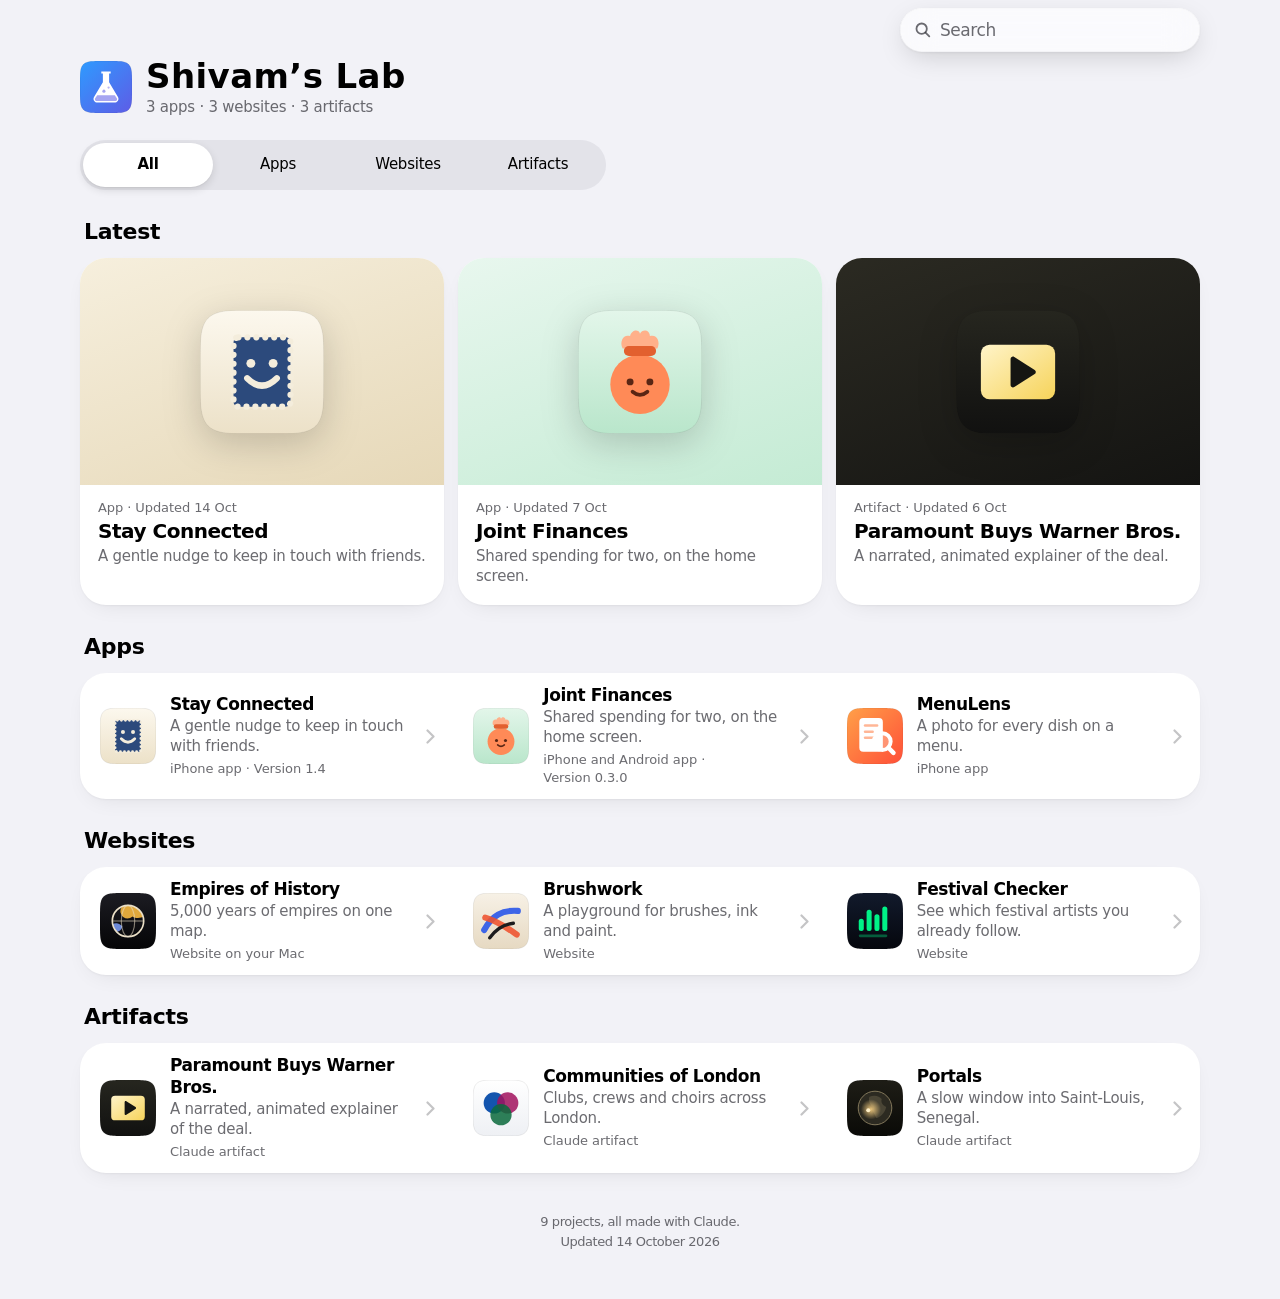
==== index.html @ 21a947db "Shivam's Lab: a home for everything made with Claude iOS-style catalogue of apps, websites and artif" ====
<!doctype html>
<html lang="en-GB">
<head>
  <meta charset="utf-8">
  <meta name="viewport" content="width=device-width, initial-scale=1, viewport-fit=cover">
  <title>Shivam’s Lab</title>
  <meta name="description" content="Everything Shivam has made with Claude: apps, websites and interactive pages, in one place.">
  <meta name="color-scheme" content="light dark">
  <meta name="theme-color" media="(prefers-color-scheme: light)" content="#F2F2F7">
  <meta name="theme-color" media="(prefers-color-scheme: dark)" content="#000000">
  <meta name="apple-mobile-web-app-capable" content="yes">
  <meta name="mobile-web-app-capable" content="yes">
  <meta name="apple-mobile-web-app-title" content="Lab">
  <meta name="apple-mobile-web-app-status-bar-style" content="default">
  <link rel="icon" href="assets/icon.svg" type="image/svg+xml">
  <link rel="apple-touch-icon" href="assets/apple-touch-icon.png">
  <link rel="manifest" href="manifest.webmanifest">
  <meta property="og:title" content="Shivam’s Lab">
  <meta property="og:description" content="Everything Shivam has made with Claude, in one place.">
  <link rel="stylesheet" href="styles.css">
</head>
<body>
  <a class="skip" href="#main">Skip to projects</a>

  <header class="toolbar" id="toolbar">
    <div class="toolbar-inner">
      <span class="toolbar-title" id="toolbarTitle" aria-hidden="true">Shivam’s Lab</span>
      <div class="search search--top glass" role="search">
        <svg class="search-glyph" viewBox="0 0 20 20" aria-hidden="true"><circle cx="8.5" cy="8.5" r="5.75"/><path d="M12.8 12.8 17 17"/></svg>
        <label class="visually-hidden" for="searchTop">Search projects</label>
        <input id="searchTop" class="search-input" type="search" placeholder="Search" autocomplete="off" enterkeyhint="search">
        <button class="search-clear" type="button" aria-label="Clear search" hidden><svg viewBox="0 0 20 20" aria-hidden="true"><circle cx="10" cy="10" r="8"/><path d="m7.2 7.2 5.6 5.6m0-5.6-5.6 5.6"/></svg></button>
      </div>
    </div>
  </header>

  <main id="main" tabindex="-1">
    <div class="page">
      <div class="masthead">
        <span class="lab-mark" id="labMark"></span>
        <div>
          <h1 class="large-title" id="largeTitle">Shivam’s Lab</h1>
          <p class="masthead-sub" id="summary"></p>
        </div>
      </div>

      <div class="segmented" role="group" aria-label="Show" id="segmented">
        <span class="segmented-thumb" aria-hidden="true"></span>
      </div>

      <p class="visually-hidden" id="resultStatus" aria-live="polite"></p>

      <section class="shelf-section" id="shelfSection" aria-labelledby="shelfTitle">
        <h2 class="section-title" id="shelfTitle">Latest</h2>
        <ul class="shelf" id="shelf" role="list"></ul>
      </section>

      <div class="groups" id="groups"></div>

      <div class="empty" id="empty" hidden>
        <svg viewBox="0 0 48 48" aria-hidden="true"><circle cx="21" cy="21" r="13"/><path d="M31 31l9 9"/></svg>
        <h2>No Results</h2>
        <p>Check the spelling or try a new search.</p>
      </div>

      <footer class="footer" id="footer"></footer>
    </div>
  </main>

  <div class="search search--bottom glass" role="search">
    <svg class="search-glyph" viewBox="0 0 20 20" aria-hidden="true"><circle cx="8.5" cy="8.5" r="5.75"/><path d="M12.8 12.8 17 17"/></svg>
    <label class="visually-hidden" for="searchBottom">Search projects</label>
    <input id="searchBottom" class="search-input" type="search" placeholder="Search" autocomplete="off" enterkeyhint="search">
    <button class="search-clear" type="button" aria-label="Clear search" hidden><svg viewBox="0 0 20 20" aria-hidden="true"><circle cx="10" cy="10" r="8"/><path d="m7.2 7.2 5.6 5.6m0-5.6-5.6 5.6"/></svg></button>
  </div>

  <div class="scrim" id="scrim" hidden></div>
  <div class="sheet" id="sheet" role="dialog" aria-modal="true" aria-labelledby="sheetTitle" tabindex="-1" hidden>
    <div class="sheet-bar" id="grabber">
      <span class="sheet-grabber" aria-hidden="true"></span>
      <button class="sheet-close glass" id="sheetClose" type="button" aria-label="Close">
        <svg viewBox="0 0 20 20" aria-hidden="true"><path d="m5.5 5.5 9 9m0-9-9 9"/></svg>
      </button>
    </div>
    <div class="sheet-body" id="sheetBody"></div>
    <p class="visually-hidden" id="sheetStatus" aria-live="polite"></p>
  </div>

  <script src="icons.js"></script>
  <script src="data.js"></script>
  <script src="app.js"></script>
</body>
</html>
---- styles.css ----
/* Shivam's Lab
   Built on Apple's Human Interface Guidelines: system font and text styles, dynamic system colours,
   inset grouped lists, Liquid Glass only on controls (toolbar, search, sheet close), sheets with detents. */

/* ---------- Tokens ---------- */
:root {
  color-scheme: light dark;

  /* iOS dynamic system colours, light */
  --bg: #F2F2F7;                 /* systemGroupedBackground */
  --bg-2: #FFFFFF;               /* secondarySystemGroupedBackground */
  --bg-3: #F2F2F7;               /* tertiarySystemGroupedBackground */
  --sheet-bg: #F2F2F7;
  --sheet-cell: #FFFFFF;
  --label: #000000;
  --label-2: rgba(60, 60, 67, 0.76);   /* system value is 0.6; raised to meet 4.5 : 1 */
  --label-3: rgba(60, 60, 67, 0.3);
  --separator: rgba(60, 60, 67, 0.29);
  --fill: rgba(120, 120, 128, 0.2);
  --fill-3: rgba(118, 118, 128, 0.12);
  --highlight: #D1D1D6;          /* cell press highlight (systemGray4) */
  --tint: #0071E3;               /* deeper systemBlue: 4.7 : 1 with white */
  --tint-text: #0071E3;
  --on-tint: #FFFFFF;
  --icon-edge: rgba(0, 0, 0, 0.08);
  --shadow-card: 0 1px 2px rgba(0, 0, 0, 0.04), 0 8px 24px -12px rgba(0, 0, 0, 0.12);

  /* Liquid Glass (regular variant) */
  --glass-bg: rgba(255, 255, 255, 0.62);
  --glass-rim: rgba(255, 255, 255, 0.85);
  --glass-edge: rgba(0, 0, 0, 0.06);
  --glass-shadow: 0 8px 28px -6px rgba(0, 0, 0, 0.18), 0 1px 3px rgba(0, 0, 0, 0.06);
  --glass-blur: blur(16px) saturate(180%);
  --scrim: rgba(0, 0, 0, 0.22);

  /* Shape */
  --r-card: 26px;
  --r-group: 26px;
  --r-sheet: 38px;
  --margin: 16px;
  --content-max: 1120px;

  /* Motion */
  --ease: cubic-bezier(0.25, 0.1, 0.25, 1);
  --spring: cubic-bezier(0.32, 0.72, 0, 1);

  --safe-top: env(safe-area-inset-top, 0px);
  --safe-bottom: env(safe-area-inset-bottom, 0px);
  --safe-left: env(safe-area-inset-left, 0px);
  --safe-right: env(safe-area-inset-right, 0px);
  --kb: 0px;
}

@media (prefers-color-scheme: dark) {
  :root:not([data-theme="light"]) {
    --bg: #000000;
    --bg-2: #1C1C1E;
    --bg-3: #2C2C2E;
    --sheet-bg: #1C1C1E;         /* elevated */
    --sheet-cell: #2C2C2E;
    --label: #FFFFFF;
    --label-2: rgba(235, 235, 245, 0.6);
    --label-3: rgba(235, 235, 245, 0.3);
    --separator: rgba(84, 84, 88, 0.65);
    --fill: rgba(120, 120, 128, 0.36);
    --fill-3: rgba(118, 118, 128, 0.24);
    --highlight: #3A3A3C;
    --tint: #0071E3;
    --tint-text: #0091FF;
    --icon-edge: rgba(255, 255, 255, 0.1);
    --shadow-card: none;
    --glass-bg: rgba(40, 40, 44, 0.6);
    --glass-rim: rgba(255, 255, 255, 0.16);
    --glass-edge: rgba(255, 255, 255, 0.06);
    --glass-shadow: 0 8px 28px -6px rgba(0, 0, 0, 0.6);
    --scrim: rgba(0, 0, 0, 0.48);
    --art-dim: rgba(0, 0, 0, 0.3);
  }
}
:root[data-theme="dark"] {
  --bg: #000000; --bg-2: #1C1C1E; --bg-3: #2C2C2E; --sheet-bg: #1C1C1E; --sheet-cell: #2C2C2E;
  --label: #FFFFFF; --label-2: rgba(235, 235, 245, 0.6); --label-3: rgba(235, 235, 245, 0.3);
  --separator: rgba(84, 84, 88, 0.65); --fill: rgba(120, 120, 128, 0.36); --fill-3: rgba(118, 118, 128, 0.24);
  --highlight: #3A3A3C; --tint: #0071E3; --tint-text: #0091FF; --icon-edge: rgba(255, 255, 255, 0.1);
  --shadow-card: none; --glass-bg: rgba(40, 40, 44, 0.6); --glass-rim: rgba(255, 255, 255, 0.16);
  --glass-edge: rgba(255, 255, 255, 0.06); --glass-shadow: 0 8px 28px -6px rgba(0, 0, 0, 0.6); --scrim: rgba(0, 0, 0, 0.48);
  --art-dim: rgba(0, 0, 0, 0.3);
}

@media (min-width: 768px) {
  :root { --margin: 24px; }
}

/* ---------- Type: iOS text styles at the Large (default) size ---------- */
html {
  font-family: system-ui, -apple-system, BlinkMacSystemFont, "SF Pro Text", "Helvetica Neue", "Segoe UI", Roboto, Arial, sans-serif;
  font-size: 106.25%; /* 17px body */
  -webkit-text-size-adjust: 100%;
  text-size-adjust: 100%;
  background: var(--bg);
}
/* On iPhone and iPad, follow the reader's Dynamic Type setting. */
@supports (font: -apple-system-body) and (-webkit-touch-callout: none) {
  html { font: -apple-system-body; font-family: system-ui, -apple-system, sans-serif; }
}

body {
  margin: 0;
  background: var(--bg);
  color: var(--label);
  font-size: 1rem;
  line-height: 1.294;
  letter-spacing: -0.026em;
  -webkit-font-smoothing: antialiased;
  -moz-osx-font-smoothing: grayscale;
  -webkit-tap-highlight-color: transparent;
}

.large-title { font-size: 2rem;     line-height: 1.206; letter-spacing: 0.012em;  font-weight: 700; }
.t-title1    { font-size: 1.647rem; line-height: 1.214; letter-spacing: 0.014em;  font-weight: 700; }
.t-title2, .section-title { font-size: 1.294rem; line-height: 1.273; letter-spacing: -0.012em; font-weight: 700; }
.t-title3    { font-size: 1.176rem; line-height: 1.25;  letter-spacing: -0.023em; font-weight: 600; }
.t-headline  { font-size: 1rem;     line-height: 1.294; letter-spacing: -0.026em; font-weight: 600; }
.t-callout   { font-size: 0.941rem; line-height: 1.3125; letter-spacing: -0.02em; }
.t-subhead   { font-size: 0.882rem; line-height: 1.333; letter-spacing: -0.016em; }
.t-footnote  { font-size: 0.765rem; line-height: 1.385; letter-spacing: -0.006em; }
.t-caption   { font-size: 0.706rem; line-height: 1.333; letter-spacing: 0; }

h1, h2, h3, p, ul, ol, dl, dd, figure { margin: 0; }
ul[role="list"], ol[role="list"] { list-style: none; padding: 0; }
img, svg { display: block; }
button, input { font: inherit; color: inherit; letter-spacing: inherit; }
button { cursor: pointer; }
a { color: var(--tint-text); }

.visually-hidden {
  position: absolute !important; width: 1px; height: 1px; margin: -1px; padding: 0;
  overflow: hidden; clip: rect(0 0 0 0); white-space: nowrap; border: 0;
}
.skip {
  position: fixed; z-index: 100; left: 12px; top: calc(var(--safe-top) - 80px);
  padding: 10px 16px; border-radius: 999px; background: var(--label); color: var(--bg);
  font-weight: 600; text-decoration: none;
}
.skip:focus { top: calc(var(--safe-top) + 10px); }

:focus-visible { outline: 3px solid var(--tint); outline-offset: 2px; }
main:focus { outline: none; }

/* ---------- Liquid Glass (controls layer only) ---------- */
.glass {
  background: var(--glass-bg);
  -webkit-backdrop-filter: var(--glass-blur);
  backdrop-filter: var(--glass-blur);
  box-shadow: inset 0 0.5px 0 var(--glass-rim), inset 0 0 0 0.5px var(--glass-edge), var(--glass-shadow);
}

/* ---------- Toolbar ---------- */
.toolbar {
  position: fixed; z-index: 20; inset: 0 0 auto 0;
  padding-top: var(--safe-top);
  pointer-events: none;
}
/* Scroll edge effect: content softly blurs and fades under the toolbar once you scroll. */
.toolbar::before, .toolbar::after {
  content: ""; position: absolute; inset: 0 0 -36px 0; z-index: -1;
  opacity: 0; transition: opacity 0.25s var(--ease); pointer-events: none;
}
.toolbar::before {
  -webkit-backdrop-filter: blur(12px);
  backdrop-filter: blur(12px);
  -webkit-mask-image: linear-gradient(#000 60%, transparent);
  mask-image: linear-gradient(#000 60%, transparent);
}
.toolbar::after {
  background: linear-gradient(color-mix(in srgb, var(--bg) 94%, transparent) 0%, color-mix(in srgb, var(--bg) 82%, transparent) 55%, transparent 100%);
}
.toolbar.scrolled::before, .toolbar.scrolled::after { opacity: 1; }
.toolbar-inner {
  position: relative; display: flex; align-items: center; justify-content: center;
  height: 52px; max-width: var(--content-max); margin: 0 auto;
  padding: 0 calc(var(--margin) + var(--safe-right)) 0 calc(var(--margin) + var(--safe-left));
}
.toolbar-title {
  font-size: 1rem; font-weight: 600; letter-spacing: -0.026em;
  opacity: 0; transform: translateY(4px); transition: opacity 0.2s var(--ease), transform 0.2s var(--ease);
}
.toolbar.scrolled .toolbar-title { opacity: 1; transform: none; }

/* ---------- Search ---------- */
.search {
  display: flex; align-items: center; gap: 6px;
  height: 44px; padding: 0 6px 0 14px; border-radius: 999px;
  pointer-events: auto;
}
.search:focus-within { box-shadow: inset 0 0.5px 0 var(--glass-rim), inset 0 0 0 0.5px var(--glass-edge), var(--glass-shadow), 0 0 0 3px color-mix(in srgb, var(--tint) 45%, transparent); }
.search-glyph { width: 18px; height: 18px; flex: none; fill: none; stroke: var(--label-2); stroke-width: 2; stroke-linecap: round; }
.search-input {
  flex: 1; min-width: 0; height: 100%; border: 0; background: transparent; outline: none;
  font-size: 1rem; letter-spacing: -0.026em; color: var(--label);
}
.search-input::placeholder { color: var(--label-2); opacity: 1; }
.search-input::-webkit-search-cancel-button { -webkit-appearance: none; display: none; }
.search-clear {
  display: grid; place-items: center; width: 32px; height: 32px; flex: none;
  border: 0; border-radius: 50%; background: transparent; padding: 0;
}
.search-clear[hidden] { display: none; }
.search-clear svg { width: 18px; height: 18px; }
.search-clear circle { fill: var(--label-3); }
.search-clear path { stroke: var(--bg-2); stroke-width: 1.8; stroke-linecap: round; }

/* Compact width: search floats at the bottom, within reach of a thumb. */
.search--top { display: none; }
.search--bottom {
  position: fixed; z-index: 25;
  left: calc(var(--margin) + var(--safe-left)); right: calc(var(--margin) + var(--safe-right));
  bottom: calc(max(var(--safe-bottom), 12px) + var(--kb));
  height: 48px;
  max-width: 560px; margin: 0 auto;
  transition: bottom 0.2s var(--ease);
}
/* Regular width: search sits at the trailing end of the toolbar. */
@media (min-width: 768px) {
  .toolbar-inner { justify-content: flex-end; }
  .toolbar-title { position: absolute; left: 50%; transform: translate(-50%, 4px); }
  .toolbar.scrolled .toolbar-title { transform: translate(-50%, 0); }
  .search--top { display: flex; width: 280px; height: 44px; margin-top: 8px; }
  .search--bottom { display: none; }
}

/* ---------- Page ---------- */
.page {
  max-width: var(--content-max); margin: 0 auto;
  padding: calc(var(--safe-top) + 52px) calc(var(--margin) + var(--safe-right)) calc(var(--safe-bottom) + 96px) calc(var(--margin) + var(--safe-left));
}
@media (min-width: 768px) { .page { padding-bottom: calc(var(--safe-bottom) + 48px); } }

.masthead { display: flex; align-items: center; gap: 14px; padding: 4px 0 4px; }
.lab-mark { flex: none; width: 52px; height: 52px; }
.lab-mark .icon { width: 100%; height: 100%; }
.masthead-sub { margin-top: 1px; font-size: 0.882rem; line-height: 1.333; letter-spacing: -0.016em; color: var(--label-2); }

/* ---------- Segmented control ---------- */
.segmented {
  position: relative; display: grid; grid-auto-flow: column; grid-auto-columns: 1fr;
  margin: 18px 0 8px; padding: 3px; border-radius: 999px; background: var(--fill-3);
  max-width: 520px;
}
.segmented button {
  position: relative; z-index: 1; min-height: 44px; padding: 0 8px; border: 0; border-radius: 999px;
  background: transparent; font-size: 0.882rem; font-weight: 500; letter-spacing: -0.016em; color: var(--label);
  transition: color 0.2s var(--ease);
}
.segmented button[aria-pressed="true"] { font-weight: 600; }
.segmented button:focus-visible { outline-offset: -1px; }
.segmented-thumb {
  position: absolute; z-index: 0; top: 3px; bottom: 3px; left: 3px; border-radius: 999px;
  background: var(--bg-2); box-shadow: 0 3px 8px rgba(0, 0, 0, 0.12), 0 1px 1px rgba(0, 0, 0, 0.04);
  transition: transform 0.35s var(--spring), width 0.35s var(--spring);
}
@media (prefers-color-scheme: dark) { :root:not([data-theme="light"]) .segmented-thumb { background: #636366; } }
:root[data-theme="dark"] .segmented-thumb { background: #636366; }

/* ---------- Sections ---------- */
.section-title { margin: 28px 4px 12px; }

/* Latest: a horizontal shelf on iPhone, a three-up grid on wider screens. */
.shelf {
  display: grid; grid-auto-flow: column; grid-auto-columns: min(84%, 340px); gap: 14px;
  overflow-x: auto; overscroll-behavior-x: contain; scroll-snap-type: x mandatory;
  margin: 0 calc(-1 * (var(--margin) + var(--safe-left))); padding: 2px calc(var(--margin) + var(--safe-left)) 14px;
  scroll-padding: 0 calc(var(--margin) + var(--safe-left));
  scrollbar-width: none;
}
.shelf::-webkit-scrollbar { display: none; }
.shelf > li { scroll-snap-align: start; }
@media (min-width: 768px) {
  .shelf { grid-auto-flow: row; grid-template-columns: repeat(3, 1fr); overflow: visible; margin: 0; padding: 2px 0 6px; }
}

.card {
  display: flex; flex-direction: column; height: 100%;
  border-radius: var(--r-card); overflow: hidden; background: var(--bg-2); box-shadow: var(--shadow-card);
  color: inherit; text-decoration: none;
  transition: transform 0.3s var(--spring), box-shadow 0.3s var(--ease);
}
.card-art { position: relative; aspect-ratio: 16 / 10; overflow: hidden; background: var(--art, var(--bg-3)); }
.card-art::after { content: ""; position: absolute; inset: 0; background: var(--art-dim, transparent); pointer-events: none; }
.card-art img { width: 100%; height: 100%; object-fit: cover; }
.card-art .icon { position: absolute; left: 50%; top: 50%; width: 34%; height: auto; aspect-ratio: 1; transform: translate(-50%, -50%); filter: drop-shadow(0 10px 18px rgba(0, 0, 0, 0.18)); }
.card-text { display: block; padding: 14px 18px 18px; }
.card-kicker { display: block; font-size: 0.765rem; line-height: 1.385; letter-spacing: -0.006em; color: var(--label-2); }
.card-name { display: block; margin-top: 2px; font-size: 1.176rem; line-height: 1.25; font-weight: 600; letter-spacing: -0.023em; }
.card-line { display: block; margin-top: 3px; font-size: 0.882rem; line-height: 1.333; letter-spacing: -0.016em; color: var(--label-2); }

/* Everything: inset grouped lists, one per kind. */
.groups { display: grid; }
@media (min-width: 768px) {
  .list { display: grid; grid-template-columns: repeat(2, 1fr); column-gap: 8px; padding: 0 4px; }
  .list .row:nth-child(-n + 2)::before { display: none; }
}
@media (min-width: 1180px) {
  .list { grid-template-columns: repeat(3, 1fr); }
  .list .row:nth-child(3)::before { display: none; }
}

.list { background: var(--bg-2); border-radius: var(--r-group); overflow: hidden; box-shadow: var(--shadow-card); }
.row {
  position: relative; display: grid; grid-template-columns: 56px 1fr auto; align-items: center; gap: 14px;
  min-height: 44px; padding: 12px 14px 12px 16px;
  color: inherit; text-decoration: none; transition: background-color 0.15s var(--ease);
}
.row + .row::before {
  content: ""; position: absolute; top: 0; right: 14px; left: 86px; height: 0.5px; background: var(--separator);
}
@media (-webkit-max-device-pixel-ratio: 1), (max-resolution: 1dppx) { .row + .row::before { height: 1px; } }
.row .icon { width: 56px; height: 56px; }
.row-text { min-width: 0; }
.row-name { display: block; font-size: 1rem; font-weight: 600; letter-spacing: -0.026em; }
.row-line { display: block; margin-top: 1px; font-size: 0.882rem; line-height: 1.333; letter-spacing: -0.016em; color: var(--label-2); }
.row-meta { display: block; margin-top: 3px; font-size: 0.765rem; line-height: 1.385; letter-spacing: -0.006em; color: var(--label-2); }
.chevron { width: 9px; height: 15px; fill: none; stroke: var(--label-3); stroke-width: 2.2; stroke-linecap: round; stroke-linejoin: round; }

/* Press and hover states */
.row:active { background: var(--highlight); }
.card:active { transform: scale(0.97); }
@media (hover: hover) {
  .row:hover { background: color-mix(in srgb, var(--highlight) 45%, transparent); }
  .card:hover { transform: translateY(-3px); box-shadow: var(--shadow-card), 0 18px 36px -18px rgba(0, 0, 0, 0.28); }
}
.row:focus-visible, .card:focus-visible { outline-offset: -3px; }
.card:focus-visible { outline-offset: 3px; }

.icon { border-radius: 0; }
.icon-edge { stroke: var(--icon-edge); stroke-width: 1; vector-effect: non-scaling-stroke; }

/* ---------- Empty state ---------- */
.empty { display: grid; justify-items: center; gap: 6px; padding: 72px 24px; text-align: center; }
.empty svg { width: 48px; height: 48px; margin-bottom: 8px; fill: none; stroke: var(--label-2); stroke-width: 3; stroke-linecap: round; }
.empty h2 { font-size: 1.294rem; font-weight: 700; letter-spacing: -0.012em; }
.empty p { color: var(--label-2); font-size: 0.941rem; }
.empty[hidden] { display: none; }

/* ---------- Footer ---------- */
.footer { margin: 40px 4px 0; font-size: 0.765rem; line-height: 1.385; color: var(--label-2); text-align: center; }
.footer p + p { margin-top: 2px; }

/* ---------- Sheet ---------- */
.scrim {
  position: fixed; inset: 0; z-index: 40; background: var(--scrim);
  opacity: 0; transition: opacity 0.35s var(--ease);
}
.scrim.open { opacity: 1; }
.scrim[hidden], .sheet[hidden] { display: none; }

.sheet {
  position: fixed; z-index: 50; left: 0; right: 0; bottom: 0;
  max-height: calc(100% - var(--safe-top) - 10px);
  display: flex; flex-direction: column;
  background: var(--sheet-bg); border-radius: var(--r-sheet) var(--r-sheet) 0 0;
  box-shadow: 0 -1px 0 var(--glass-edge), 0 -10px 40px rgba(0, 0, 0, 0.18);
  transform: translateY(100%); transition: transform 0.45s var(--spring);
  overscroll-behavior: contain;
}
.sheet.open { transform: translateY(var(--drag, 0px)); }
.sheet.dragging { transition: none; }
.sheet:focus { outline: none; }
.sheet-bar {
  position: relative; flex: none; display: flex; justify-content: flex-end; align-items: center;
  height: 64px; padding: 0 14px; touch-action: none; cursor: grab;
}
.sheet-grabber { position: absolute; top: 6px; left: 50%; transform: translateX(-50%); width: 36px; height: 5px; border-radius: 3px; background: var(--label-3); }
.sheet-close {
  display: grid; place-items: center; width: 44px; height: 44px; border: 0; border-radius: 50%; padding: 0; cursor: pointer;
}
.sheet-close svg { width: 18px; height: 18px; fill: none; stroke: var(--label); stroke-width: 2.2; stroke-linecap: round; }
.sheet-close:active { transform: scale(0.92); }
.sheet-body {
  overflow-y: auto; -webkit-overflow-scrolling: touch; overscroll-behavior: contain;
  padding: 0 calc(var(--margin) + var(--safe-right)) calc(var(--safe-bottom) + 28px) calc(var(--margin) + var(--safe-left));
}

@media (min-width: 768px) {
  .sheet {
    left: 50%; top: 50%; bottom: auto; right: auto; width: min(680px, calc(100vw - 48px));
    max-height: min(86vh, 900px); border-radius: 32px;
    transform: translate(-50%, -48%) scale(0.96); opacity: 0;
    transition: transform 0.4s var(--spring), opacity 0.25s var(--ease);
    box-shadow: 0 0 0 0.5px var(--glass-edge), 0 30px 80px -20px rgba(0, 0, 0, 0.45);
  }
  .sheet.open { transform: translate(-50%, -50%); opacity: 1; }
  .sheet-grabber { display: none; }
  .sheet-bar { height: 60px; padding: 0 16px; cursor: default; }
  .sheet-body { padding: 0 28px 28px; }
}

/* Sheet content */
.detail-head { display: grid; grid-template-columns: auto 1fr; gap: 16px; align-items: center; padding: 0 4px; }
.detail-head .icon { width: 88px; height: 88px; }
.detail-kind { font-size: 0.765rem; color: var(--label-2); letter-spacing: -0.006em; }
.detail-name { margin-top: 2px; }
.detail-tagline { margin-top: 2px; font-size: 0.941rem; line-height: 1.3125; letter-spacing: -0.02em; color: var(--label-2); }

.actions { display: flex; flex-wrap: wrap; gap: 10px; margin: 20px 0 4px; }
.btn {
  display: inline-flex; align-items: center; justify-content: center; gap: 6px;
  min-height: 50px; padding: 0 22px; border-radius: 999px; border: 0;
  font-size: 1rem; font-weight: 600; letter-spacing: -0.026em; text-decoration: none;
  transition: transform 0.15s var(--ease), filter 0.15s var(--ease), background-color 0.15s var(--ease);
}
.btn-primary { background: var(--tint); color: var(--on-tint); flex: 1 1 100%; }
.btn:active { transform: scale(0.97); filter: brightness(0.92); }
@media (hover: hover) { .btn-primary:hover { filter: brightness(1.08); } }
.btn svg { width: 15px; height: 15px; fill: none; stroke: currentColor; stroke-width: 2.2; stroke-linecap: round; stroke-linejoin: round; }
@media (min-width: 768px) { .btn-primary { flex: 0 0 auto; min-width: 200px; } }

.links { margin: 0; padding: 0; list-style: none; border-radius: 22px; background: var(--sheet-cell); overflow: hidden; }
.links li + li a::before { content: ""; position: absolute; top: 0; left: 16px; right: 0; height: 0.5px; background: var(--separator); }
.links a {
  position: relative; display: flex; align-items: center; justify-content: space-between; gap: 12px;
  min-height: 48px; padding: 0 16px; color: var(--tint-text); text-decoration: none;
}
.links a svg { width: 15px; height: 15px; flex: none; fill: none; stroke: var(--label-3); stroke-width: 2.2; stroke-linecap: round; stroke-linejoin: round; }
.links a:active { background: var(--highlight); }
@media (hover: hover) { .links a:hover { background: color-mix(in srgb, var(--highlight) 45%, transparent); } }
.links a:focus-visible { outline-offset: -3px; }

.local-note { margin: 18px 0 0; padding: 14px 16px; border-radius: 18px; background: var(--sheet-cell); font-size: 0.882rem; line-height: 1.333; color: var(--label-2); }

.shot { margin: 22px 0 0; border-radius: 22px; overflow: hidden; background: var(--bg-3); box-shadow: 0 0 0 0.5px var(--separator); }
.shot img { width: 100%; height: auto; }

.detail-section { margin-top: 26px; }
.detail-section > h3 { margin: 0 4px 8px; font-size: 1.176rem; font-weight: 600; letter-spacing: -0.023em; }
.detail-about { padding: 0 4px; font-size: 1rem; line-height: 1.41; }
.highlights { margin: 0; padding: 0; list-style: none; border-radius: 22px; background: var(--sheet-cell); overflow: hidden; }
.highlights li { position: relative; display: flex; gap: 12px; align-items: flex-start; padding: 12px 16px; }
.highlights li + li::before { content: ""; position: absolute; top: 0; left: 46px; right: 0; height: 0.5px; background: var(--separator); }
.highlights svg { flex: none; width: 18px; height: 18px; margin-top: 1px; fill: none; stroke: var(--tint); stroke-width: 2.2; stroke-linecap: round; stroke-linejoin: round; }

.info { margin: 0; border-radius: 22px; background: var(--sheet-cell); overflow: hidden; }
.info > div { position: relative; display: flex; justify-content: space-between; gap: 16px; padding: 12px 16px; min-height: 20px; }
.info > div + div::before { content: ""; position: absolute; top: 0; left: 16px; right: 0; height: 0.5px; background: var(--separator); }
.info dt { color: var(--label-2); flex: none; }
.info dd { text-align: right; min-width: 0; overflow-wrap: anywhere; }
.copy {
  margin: -6px -8px -6px 0; padding: 6px 8px; min-height: 32px; border: 0; border-radius: 8px; background: transparent;
  color: var(--tint-text); font-weight: 500;
}

body.sheet-open { overflow: hidden; }

/* ---------- Accessibility settings ---------- */
@media (prefers-reduced-transparency: reduce) {
  :root { --glass-bg: var(--bg-2); --glass-blur: none; }
  .toolbar::before { -webkit-backdrop-filter: none; backdrop-filter: none; }
  .toolbar::after { background: linear-gradient(var(--bg) 70%, transparent); }
}
@media (prefers-contrast: more) {
  :root { --label-2: rgba(60, 60, 67, 0.9); --separator: rgba(60, 60, 67, 0.6); --glass-bg: var(--bg-2); --glass-edge: rgba(0, 0, 0, 0.4); }
}
@media (prefers-contrast: more) and (prefers-color-scheme: dark) {
  :root:not([data-theme="light"]) { --label-2: rgba(235, 235, 245, 0.86); --separator: rgba(235, 235, 245, 0.5); --glass-edge: rgba(255, 255, 255, 0.5); }
}
@media (prefers-reduced-motion: reduce) {
  *, *::before, *::after { transition-duration: 0.01ms !important; animation-duration: 0.01ms !important; scroll-behavior: auto !important; }
  .sheet { transition: opacity 0.2s linear !important; }
  .card:hover, .card:active { transform: none; }
}
@media (forced-colors: active) {
  .glass, .list, .card, .sheet, .segmented { border: 1px solid CanvasText; }
  .segmented button[aria-pressed="true"] { outline: 2px solid Highlight; }
}
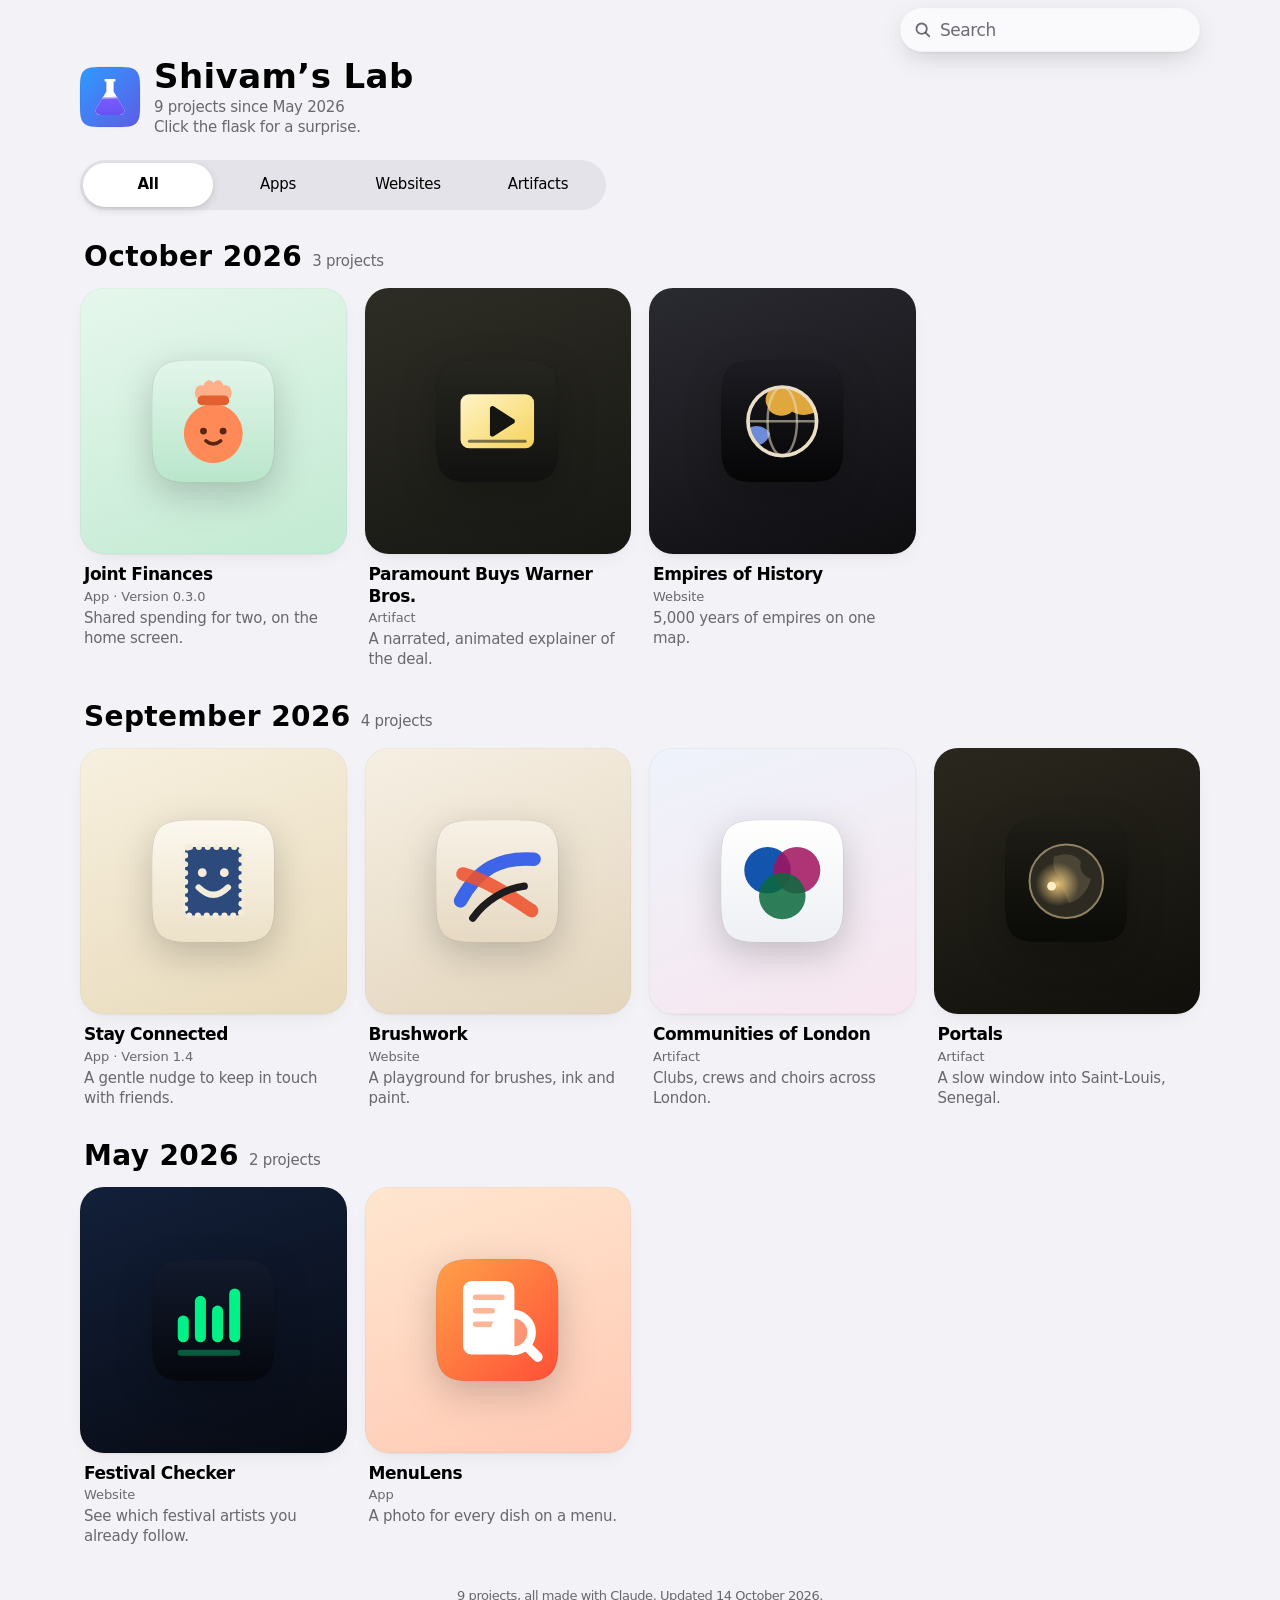
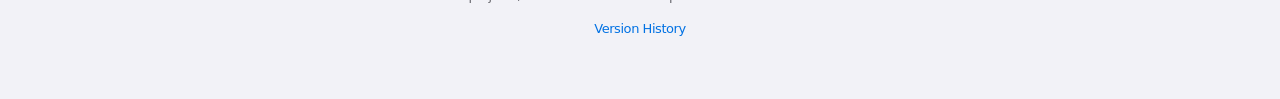
==== commit 648c9f1e: "Lab v2.1: a lab that's alive Timeline by month, colour tiles with living icons that act out each pro" ====
--- a/index.html
+++ b/index.html
@@ -24,7 +24,7 @@
 
   <header class="toolbar" id="toolbar">
     <div class="toolbar-inner">
-      <span class="toolbar-title" id="toolbarTitle" aria-hidden="true">Shivam’s Lab</span>
+      <span class="toolbar-title" id="toolbarTitle" aria-hidden="true"><span class="toolbar-flask" id="toolbarFlask"></span>Shivam’s Lab</span>
       <div class="search search--top glass" role="search">
         <svg class="search-glyph" viewBox="0 0 20 20" aria-hidden="true"><circle cx="8.5" cy="8.5" r="5.75"/><path d="M12.8 12.8 17 17"/></svg>
         <label class="visually-hidden" for="searchTop">Search projects</label>
@@ -37,7 +37,7 @@
   <main id="main" tabindex="-1">
     <div class="page">
       <div class="masthead">
-        <span class="lab-mark" id="labMark"></span>
+        <button class="flask" id="flask" type="button" aria-label="Surprise me: open a random project" title="Surprise me"></button>
         <div>
           <h1 class="large-title" id="largeTitle">Shivam’s Lab</h1>
           <p class="masthead-sub" id="summary"></p>
@@ -50,12 +50,7 @@
 
       <p class="visually-hidden" id="resultStatus" aria-live="polite"></p>
 
-      <section class="shelf-section" id="shelfSection" aria-labelledby="shelfTitle">
-        <h2 class="section-title" id="shelfTitle">Latest</h2>
-        <ul class="shelf" id="shelf" role="list"></ul>
-      </section>
-
-      <div class="groups" id="groups"></div>
+      <div id="timeline"></div>
 
       <div class="empty" id="empty" hidden>
         <svg viewBox="0 0 48 48" aria-hidden="true"><circle cx="21" cy="21" r="13"/><path d="M31 31l9 9"/></svg>
--- a/styles.css
+++ b/styles.css
@@ -182,10 +182,13 @@
   padding: 0 calc(var(--margin) + var(--safe-right)) 0 calc(var(--margin) + var(--safe-left));
 }
 .toolbar-title {
+  display: inline-flex; align-items: center; gap: 7px;
   font-size: 1rem; font-weight: 600; letter-spacing: -0.026em;
   opacity: 0; transform: translateY(4px); transition: opacity 0.2s var(--ease), transform 0.2s var(--ease);
 }
 .toolbar.scrolled .toolbar-title { opacity: 1; transform: none; }
+.toolbar-flask { width: 24px; height: 24px; flex: none; }
+.toolbar-flask svg { width: 100%; height: 100%; }
 
 /* ---------- Search ---------- */
 .search {
@@ -236,15 +239,25 @@
 }
 @media (min-width: 768px) { .page { padding-bottom: calc(var(--safe-bottom) + 48px); } }
 
-.masthead { display: flex; align-items: center; gap: 14px; padding: 4px 0 4px; }
-.lab-mark { flex: none; width: 52px; height: 52px; }
-.lab-mark .icon { width: 100%; height: 100%; }
+/* ---------- Masthead with the living flask ---------- */
+.masthead { display: flex; align-items: center; gap: 14px; padding: 4px 0; }
+.flask {
+  position: relative; flex: none; width: 60px; height: 60px; padding: 0; border: 0; background: none;
+  -webkit-tap-highlight-color: transparent; touch-action: manipulation;
+  transition: transform 0.35s var(--spring);
+}
+.flask svg { width: 100%; height: 100%; overflow: visible; }
+.flask:active { transform: scale(0.92); }
+@media (hover: hover) { .flask:hover { transform: scale(1.05) rotate(-3deg); } }
+.flask:focus-visible { outline-offset: 4px; border-radius: 16px; }
+.flask .bubble { fill: #fff; opacity: 0; }
+.flask .pop { fill: #fff; }
 .masthead-sub { margin-top: 1px; font-size: 0.882rem; line-height: 1.333; letter-spacing: -0.016em; color: var(--label-2); }
 
 /* ---------- Segmented control ---------- */
 .segmented {
   position: relative; display: grid; grid-auto-flow: column; grid-auto-columns: 1fr;
-  margin: 18px 0 8px; padding: 3px; border-radius: 999px; background: var(--fill-3);
+  margin: 18px 0 4px; padding: 3px; border-radius: 999px; background: var(--fill-3);
   max-width: 520px;
 }
 .segmented button {
@@ -262,78 +275,123 @@
 @media (prefers-color-scheme: dark) { :root:not([data-theme="light"]) .segmented-thumb { background: #636366; } }
 :root[data-theme="dark"] .segmented-thumb { background: #636366; }
 
-/* ---------- Sections ---------- */
-.section-title { margin: 28px 4px 12px; }
-
-/* Latest: a horizontal shelf on iPhone, a three-up grid on wider screens. */
-.shelf {
-  display: grid; grid-auto-flow: column; grid-auto-columns: min(84%, 340px); gap: 14px;
-  overflow-x: auto; overscroll-behavior-x: contain; scroll-snap-type: x mandatory;
-  margin: 0 calc(-1 * (var(--margin) + var(--safe-left))); padding: 2px calc(var(--margin) + var(--safe-left)) 14px;
-  scroll-padding: 0 calc(var(--margin) + var(--safe-left));
-  scrollbar-width: none;
-}
-.shelf::-webkit-scrollbar { display: none; }
-.shelf > li { scroll-snap-align: start; }
-@media (min-width: 768px) {
-  .shelf { grid-auto-flow: row; grid-template-columns: repeat(3, 1fr); overflow: visible; margin: 0; padding: 2px 0 6px; }
-}
-
-.card {
-  display: flex; flex-direction: column; height: 100%;
-  border-radius: var(--r-card); overflow: hidden; background: var(--bg-2); box-shadow: var(--shadow-card);
-  color: inherit; text-decoration: none;
-  transition: transform 0.3s var(--spring), box-shadow 0.3s var(--ease);
-}
-.card-art { position: relative; aspect-ratio: 16 / 10; overflow: hidden; background: var(--art, var(--bg-3)); }
-.card-art::after { content: ""; position: absolute; inset: 0; background: var(--art-dim, transparent); pointer-events: none; }
-.card-art img { width: 100%; height: 100%; object-fit: cover; }
-.card-art .icon { position: absolute; left: 50%; top: 50%; width: 34%; height: auto; aspect-ratio: 1; transform: translate(-50%, -50%); filter: drop-shadow(0 10px 18px rgba(0, 0, 0, 0.18)); }
-.card-text { display: block; padding: 14px 18px 18px; }
-.card-kicker { display: block; font-size: 0.765rem; line-height: 1.385; letter-spacing: -0.006em; color: var(--label-2); }
-.card-name { display: block; margin-top: 2px; font-size: 1.176rem; line-height: 1.25; font-weight: 600; letter-spacing: -0.023em; }
-.card-line { display: block; margin-top: 3px; font-size: 0.882rem; line-height: 1.333; letter-spacing: -0.016em; color: var(--label-2); }
-
-/* Everything: inset grouped lists, one per kind. */
-.groups { display: grid; }
-@media (min-width: 768px) {
-  .list { display: grid; grid-template-columns: repeat(2, 1fr); column-gap: 8px; padding: 0 4px; }
-  .list .row:nth-child(-n + 2)::before { display: none; }
-}
-@media (min-width: 1180px) {
-  .list { grid-template-columns: repeat(3, 1fr); }
-  .list .row:nth-child(3)::before { display: none; }
-}
-
-.list { background: var(--bg-2); border-radius: var(--r-group); overflow: hidden; box-shadow: var(--shadow-card); }
-.row {
-  position: relative; display: grid; grid-template-columns: 56px 1fr auto; align-items: center; gap: 14px;
-  min-height: 44px; padding: 12px 14px 12px 16px;
-  color: inherit; text-decoration: none; transition: background-color 0.15s var(--ease);
-}
-.row + .row::before {
-  content: ""; position: absolute; top: 0; right: 14px; left: 86px; height: 0.5px; background: var(--separator);
-}
-@media (-webkit-max-device-pixel-ratio: 1), (max-resolution: 1dppx) { .row + .row::before { height: 1px; } }
-.row .icon { width: 56px; height: 56px; }
-.row-text { min-width: 0; }
-.row-name { display: block; font-size: 1rem; font-weight: 600; letter-spacing: -0.026em; }
-.row-line { display: block; margin-top: 1px; font-size: 0.882rem; line-height: 1.333; letter-spacing: -0.016em; color: var(--label-2); }
-.row-meta { display: block; margin-top: 3px; font-size: 0.765rem; line-height: 1.385; letter-spacing: -0.006em; color: var(--label-2); }
-.chevron { width: 9px; height: 15px; fill: none; stroke: var(--label-3); stroke-width: 2.2; stroke-linecap: round; stroke-linejoin: round; }
-
-/* Press and hover states */
-.row:active { background: var(--highlight); }
-.card:active { transform: scale(0.97); }
-@media (hover: hover) {
-  .row:hover { background: color-mix(in srgb, var(--highlight) 45%, transparent); }
-  .card:hover { transform: translateY(-3px); box-shadow: var(--shadow-card), 0 18px 36px -18px rgba(0, 0, 0, 0.28); }
-}
-.row:focus-visible, .card:focus-visible { outline-offset: -3px; }
-.card:focus-visible { outline-offset: 3px; }
+/* ---------- Timeline: one section per month ---------- */
+.month { margin-top: 30px; }
+.month-head { display: flex; align-items: baseline; gap: 10px; margin: 0 4px 14px; }
+.month-head h2 { font-size: 1.647rem; line-height: 1.214; letter-spacing: 0.014em; font-weight: 700; }
+.month-head span { font-size: 0.882rem; letter-spacing: -0.016em; color: var(--label-2); }
+
+.tiles { display: grid; grid-template-columns: repeat(2, minmax(0, 1fr)); gap: 14px 12px; margin: 0; padding: 0; list-style: none; }
+@media (min-width: 768px) { .tiles { grid-template-columns: repeat(3, minmax(0, 1fr)); gap: 22px 18px; } }
+@media (min-width: 1100px) { .tiles { grid-template-columns: repeat(4, minmax(0, 1fr)); } }
+
+.tile {
+  display: block; color: inherit; text-decoration: none; border-radius: 24px;
+  -webkit-tap-highlight-color: transparent;
+}
+.tile-art {
+  position: relative; display: grid; place-items: center; aspect-ratio: 1 / 1; overflow: hidden;
+  border-radius: 24px; background: linear-gradient(160deg, var(--t1), var(--t2));
+  box-shadow: inset 0 0 0 0.5px var(--glass-edge), var(--shadow-card);
+  transition: transform 0.4s var(--spring), box-shadow 0.4s var(--ease);
+}
+@media (prefers-color-scheme: dark) { :root:not([data-theme="light"]) .tile-art, :root:not([data-theme="light"]) .hero-art { background: linear-gradient(160deg, var(--d1), var(--d2)); } }
+:root[data-theme="dark"] .tile-art, :root[data-theme="dark"] .hero-art { background: linear-gradient(160deg, var(--d1), var(--d2)); }
+.tile-art .icon { width: 46%; height: auto; aspect-ratio: 1; filter: drop-shadow(0 12px 18px rgba(0, 0, 0, 0.2)); transition: transform 0.5s var(--spring); }
+/* A soft light that follows the pointer across the tile, like the moving highlights on Liquid Glass. */
+.tile-art::after {
+  content: ""; position: absolute; inset: 0; pointer-events: none; opacity: 0; transition: opacity 0.3s var(--ease);
+  background: radial-gradient(circle at var(--mx, 50%) var(--my, 30%), rgba(255, 255, 255, 0.38), rgba(255, 255, 255, 0) 55%);
+  mix-blend-mode: soft-light;
+}
+.tile-text { display: block; padding: 10px 4px 0; }
+.tile-name { display: block; font-size: 1rem; line-height: 1.25; font-weight: 600; letter-spacing: -0.026em; }
+.tile-meta { display: block; margin-top: 2px; font-size: 0.765rem; line-height: 1.385; letter-spacing: -0.006em; color: var(--label-2); }
+.tile-line {
+  display: -webkit-box; margin-top: 3px; font-size: 0.882rem; line-height: 1.333; letter-spacing: -0.016em; color: var(--label-2);
+  -webkit-line-clamp: 3; -webkit-box-orient: vertical; overflow: hidden;
+}
+.tile:active .tile-art { transform: scale(0.96); }
+@media (hover: hover) and (pointer: fine) {
+  .tile:hover .tile-art { transform: translateY(-4px); box-shadow: inset 0 0 0 0.5px var(--glass-edge), var(--shadow-card), 0 22px 40px -20px rgba(0, 0, 0, 0.35); }
+  .tile:hover .tile-art::after { opacity: 1; }
+  .tile:hover .tile-art .icon { transform: scale(1.06); }
+}
+.tile:focus-visible { outline: none; }
+.tile:focus-visible .tile-art { outline: 3px solid var(--tint); outline-offset: 3px; }
 
 .icon { border-radius: 0; }
 .icon-edge { stroke: var(--icon-edge); stroke-width: 1; vector-effect: non-scaling-stroke; }
+
+/* Icons with light backgrounds are softened in Dark Mode so they don't glow (HIG Dark Mode). */
+@media (prefers-color-scheme: dark) {
+  :root:not([data-theme="light"]) .icon-stayConnected, :root:not([data-theme="light"]) .icon-brushwork,
+  :root:not([data-theme="light"]) .icon-communities, :root:not([data-theme="light"]) .icon-jointFinances { filter: brightness(0.86) drop-shadow(0 12px 18px rgba(0, 0, 0, 0.3)); }
+}
+
+/* ---------- Living icons ----------
+   Each icon acts out its project, once, when it has the class "alive". */
+.icon * { transform-box: fill-box; }
+.alive .sc-stamp { transform-origin: 50% 100%; animation: sc-wobble 1.2s var(--spring); }
+.alive .sc-eye { transform-origin: center; animation: sc-wink 1.2s ease; }
+.alive .sc-smile { transform-origin: center; animation: sc-grin 1.2s var(--spring); }
+@keyframes sc-wobble { 0% { transform: rotate(0); } 25% { transform: rotate(-7deg); } 55% { transform: rotate(5deg); } 80% { transform: rotate(-2deg); } 100% { transform: rotate(0); } }
+@keyframes sc-wink { 0%, 35%, 60%, 100% { transform: scaleY(1); } 45%, 50% { transform: scaleY(0.12); } }
+@keyframes sc-grin { 0%, 100% { transform: scale(1); } 50% { transform: scale(1.18, 1.3); } }
+
+.jf-coin { opacity: 0; }
+.alive .jf-coin { animation: jf-coin 1.3s cubic-bezier(0.5, 0, 0.75, 0); }
+.alive .jf-pouch { transform-origin: 50% 100%; animation: jf-hop 1.3s var(--spring); }
+@keyframes jf-coin { 0% { opacity: 0; transform: translateY(-14px); } 15% { opacity: 1; } 45% { opacity: 1; transform: translateY(24px); } 52%, 100% { opacity: 0; transform: translateY(26px); } }
+@keyframes jf-hop { 0%, 40% { transform: none; } 52% { transform: scale(1.1, 0.88); } 68% { transform: translateY(-9px) scale(0.96, 1.05); } 84% { transform: scale(1.03, 0.97); } 100% { transform: none; } }
+
+.alive .ml-lens { animation: ml-sweep 1.6s cubic-bezier(0.45, 0, 0.25, 1); }
+.alive .ml-l1 { animation: ml-read 1.6s ease 0.2s; }
+.alive .ml-l2 { animation: ml-read 1.6s ease 0.45s; }
+.alive .ml-l3 { animation: ml-read 1.6s ease 0.7s; }
+@keyframes ml-sweep { 0% { transform: none; } 30% { transform: translate(-18px, -28px); } 55% { transform: translate(-14px, -17px); } 78% { transform: translate(-16px, -6px); } 100% { transform: none; } }
+@keyframes ml-read { 0%, 100% { opacity: 0.55; } 20%, 40% { opacity: 1; } }
+
+.bw-s { stroke-dasharray: 1; stroke-dashoffset: 0; }
+.alive .bw-s1 { animation: bw-draw 0.7s cubic-bezier(0.3, 0, 0.2, 1) both; }
+.alive .bw-s2 { animation: bw-draw 0.7s cubic-bezier(0.3, 0, 0.2, 1) 0.28s both; }
+.alive .bw-s3 { animation: bw-draw 0.6s cubic-bezier(0.3, 0, 0.2, 1) 0.56s both; }
+@keyframes bw-draw { from { stroke-dashoffset: 1; } to { stroke-dashoffset: 0; } }
+
+.alive .em-land { animation: em-turn 1.6s cubic-bezier(0.4, 0, 0.2, 1); }
+.alive .em-meridian { transform-origin: center; animation: em-meridian 1.6s cubic-bezier(0.4, 0, 0.2, 1); }
+/* The land is drawn twice, one globe-width apart, so a full turn ends exactly where it started. */
+@keyframes em-turn { from { transform: none; } to { transform: translateX(56px); } }
+@keyframes em-meridian { 0% { transform: scaleX(1); } 50% { transform: scaleX(-1); } 100% { transform: scaleX(1); } }
+
+.fc-bar { transform-origin: 50% 100%; }
+.alive .fc-b1 { animation: fc-beat 0.5s ease-in-out 3; }
+.alive .fc-b2 { animation: fc-beat 0.5s ease-in-out 0.12s 3; }
+.alive .fc-b3 { animation: fc-beat 0.5s ease-in-out 0.06s 3; }
+.alive .fc-b4 { animation: fc-beat 0.5s ease-in-out 0.18s 3; }
+@keyframes fc-beat { 0%, 100% { transform: scaleY(1); } 50% { transform: scaleY(0.45); } }
+
+.alive .co-a { animation: co-a 1.4s var(--spring); }
+.alive .co-b { animation: co-b 1.4s var(--spring); }
+.alive .co-d { animation: co-d 1.4s var(--spring); }
+@keyframes co-a { 0%, 100% { transform: none; } 35% { transform: translate(-9px, -6px); } 65% { transform: translate(4px, 3px); } }
+@keyframes co-b { 0%, 100% { transform: none; } 35% { transform: translate(9px, -6px); } 65% { transform: translate(-4px, 3px); } }
+@keyframes co-d { 0%, 100% { transform: none; } 35% { transform: translateY(9px); } 65% { transform: translateY(-4px); } }
+
+.alive .po-land { animation: po-turn 1.6s cubic-bezier(0.4, 0, 0.2, 1); }
+.alive .po-glow { transform-origin: 38% 54%; animation: po-glow 1.6s ease; }
+.alive .po-dot { transform-origin: center; animation: po-dot 1.6s ease; }
+@keyframes po-turn { 0% { transform: translateX(-10px); } 100% { transform: none; } }
+@keyframes po-glow { 0%, 100% { opacity: 1; transform: none; } 50% { opacity: 1; transform: scale(1.5); } }
+@keyframes po-dot { 0%, 100% { transform: none; } 50% { transform: scale(1.6); } }
+
+.pm-bar { transform-origin: 0 50%; }
+.alive .pm-card { transform-origin: center; animation: pm-card 1.4s var(--spring); }
+.alive .pm-play { transform-origin: center; animation: pm-play 1.4s var(--spring); }
+.alive .pm-bar { animation: pm-bar 1.4s linear; }
+@keyframes pm-card { 0%, 100% { transform: none; } 20% { transform: scale(0.94); } 45% { transform: scale(1.05); } }
+@keyframes pm-play { 0%, 100% { transform: none; } 20% { transform: scale(0.8); } 45% { transform: scale(1.15); } }
+@keyframes pm-bar { from { transform: scaleX(0); } to { transform: scaleX(1); } }
 
 /* ---------- Empty state ---------- */
 .empty { display: grid; justify-items: center; gap: 6px; padding: 72px 24px; text-align: center; }
@@ -345,6 +403,8 @@
 /* ---------- Footer ---------- */
 .footer { margin: 40px 4px 0; font-size: 0.765rem; line-height: 1.385; color: var(--label-2); text-align: center; }
 .footer p + p { margin-top: 2px; }
+.footer a { display: inline-flex; align-items: center; min-height: 44px; padding: 0 12px; font-weight: 500; text-decoration: none; }
+@media (hover: hover) { .footer a:hover { text-decoration: underline; } }
 
 /* ---------- Sheet ---------- */
 .scrim {
@@ -396,8 +456,14 @@
 }
 
 /* Sheet content */
-.detail-head { display: grid; grid-template-columns: auto 1fr; gap: 16px; align-items: center; padding: 0 4px; }
-.detail-head .icon { width: 88px; height: 88px; }
+.hero-art {
+  display: grid; place-items: center; aspect-ratio: 16 / 9; border-radius: 26px; overflow: hidden;
+  background: linear-gradient(160deg, var(--t1), var(--t2)); box-shadow: inset 0 0 0 0.5px var(--glass-edge);
+}
+.hero-art .icon { width: 30%; max-width: 168px; height: auto; aspect-ratio: 1; filter: drop-shadow(0 16px 26px rgba(0, 0, 0, 0.22)); }
+.hero-art.has-shot { aspect-ratio: 21 / 9; }
+.hero-art.has-shot .icon { width: 22%; }
+.detail-head { padding: 18px 4px 0; }
 .detail-kind { font-size: 0.765rem; color: var(--label-2); letter-spacing: -0.006em; }
 .detail-name { margin-top: 2px; }
 .detail-tagline { margin-top: 2px; font-size: 0.941rem; line-height: 1.3125; letter-spacing: -0.02em; color: var(--label-2); }
@@ -451,6 +517,14 @@
 
 body.sheet-open { overflow: hidden; }
 
+/* The tile grows into the sheet and shrinks back into it (View Transitions, where supported). */
+.sheet.instant, .scrim.instant { transition: none !important; }
+::view-transition-group(*) { animation-duration: 0.5s; animation-timing-function: cubic-bezier(0.32, 0.72, 0, 1); }
+::view-transition-old(root), ::view-transition-new(root) { animation-duration: 0.32s; }
+::view-transition-old(lab-art), ::view-transition-new(lab-art),
+::view-transition-old(lab-icon), ::view-transition-new(lab-icon) { height: 100%; object-fit: fill; animation: none; mix-blend-mode: normal; }
+::view-transition-old(lab-art) { opacity: 0; }
+
 /* ---------- Accessibility settings ---------- */
 @media (prefers-reduced-transparency: reduce) {
   :root { --glass-bg: var(--bg-2); --glass-blur: none; }
@@ -466,9 +540,10 @@
 @media (prefers-reduced-motion: reduce) {
   *, *::before, *::after { transition-duration: 0.01ms !important; animation-duration: 0.01ms !important; scroll-behavior: auto !important; }
   .sheet { transition: opacity 0.2s linear !important; }
-  .card:hover, .card:active { transform: none; }
+  .tile:hover .tile-art, .tile:active .tile-art, .tile:hover .tile-art .icon, .flask:hover, .flask:active { transform: none; }
+  ::view-transition-group(*), ::view-transition-old(*), ::view-transition-new(*) { animation: none !important; }
 }
 @media (forced-colors: active) {
-  .glass, .list, .card, .sheet, .segmented { border: 1px solid CanvasText; }
+  .glass, .tile-art, .hero-art, .sheet, .segmented { border: 1px solid CanvasText; }
   .segmented button[aria-pressed="true"] { outline: 2px solid Highlight; }
 }
